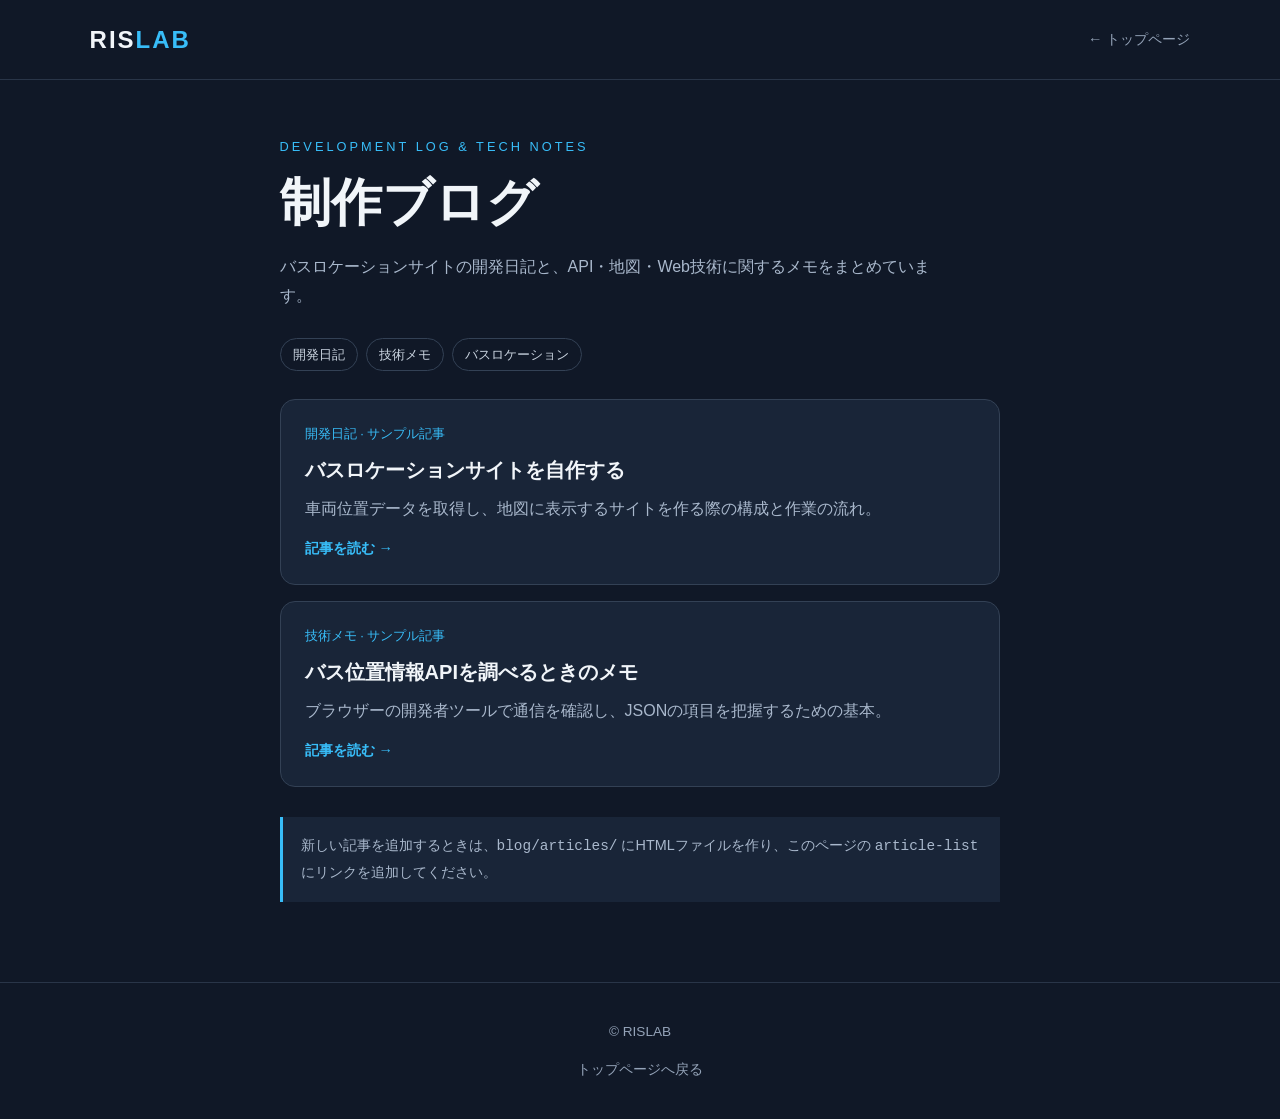
==== blog/index.html @ 7a53fa21 "Add files via upload" ====
<!DOCTYPE html>
<html lang="ja">
<head>
  <meta charset="UTF-8">
  <meta name="viewport" content="width=device-width, initial-scale=1">
  <meta name="theme-color" content="#101827">
  <meta name="description" content="RISLABの開発日記・技術記事">
  <title>制作ブログ | RISLAB</title>
  <style>
    *{box-sizing:border-box} body{margin:0;font-family:"Meiryo","Segoe UI",sans-serif;background:#101827;color:#f1f5f9;line-height:1.8}
    a{color:inherit;text-decoration:none} header{padding:18px 7%;border-bottom:1px solid #293548;display:flex;justify-content:space-between;align-items:center}
    .logo{font-size:1.5rem;font-weight:800;letter-spacing:2px}.logo span{color:#38bdf8}.nav{color:#94a3b8;font-size:.9rem}
    main{max-width:900px;margin:auto;padding:55px 7% 80px}.eyebrow{color:#38bdf8;font-size:.8rem;letter-spacing:3px}
    h1{font-size:clamp(2rem,5vw,3.2rem);line-height:1.3;margin:12px 0}.lead{color:#a9b8cc;max-width:680px}
    .filters{display:flex;flex-wrap:wrap;gap:8px;margin:28px 0}
    .tag{border:1px solid #334155;border-radius:999px;padding:4px 12px;color:#cbd5e1;font-size:.8rem}
    .article-list{display:grid;gap:16px}.article{display:block;background:#192538;border:1px solid #334155;border-radius:15px;padding:22px 24px;transition:border-color .2s}
    .article:hover{border-color:#38bdf8}.meta{font-size:.8rem;color:#38bdf8}.article h2{font-size:1.25rem;margin:7px 0}.article p{color:#a9b8cc;margin:0}
    .read{display:block;color:#38bdf8;font-weight:bold;margin-top:12px;font-size:.9rem}
    .note{margin-top:30px;padding:16px 18px;border-left:3px solid #38bdf8;background:#192538;color:#a9b8cc;font-size:.9rem}
    footer{text-align:center;border-top:1px solid #293548;padding:24px;color:#94a3b8;font-size:.85rem}
  </style>
</head>
<body>
<header>
  <a class="logo" href="../">RIS<span>LAB</span></a>
  <a class="nav" href="../">← トップページ</a>
</header>
<main>
  <div class="eyebrow">DEVELOPMENT LOG & TECH NOTES</div>
  <h1>制作ブログ</h1>
  <p class="lead">バスロケーションサイトの開発日記と、API・地図・Web技術に関するメモをまとめています。</p>

  <div class="filters">
    <span class="tag">開発日記</span>
    <span class="tag">技術メモ</span>
    <span class="tag">バスロケーション</span>
  </div>

  <section class="article-list">
    <a class="article" href="./articles/bus-location.html">
      <div class="meta">開発日記 · サンプル記事</div>
      <h2>バスロケーションサイトを自作する</h2>
      <p>車両位置データを取得し、地図に表示するサイトを作る際の構成と作業の流れ。</p>
      <span class="read">記事を読む →</span>
    </a>

    <a class="article" href="./articles/api-research.html">
      <div class="meta">技術メモ · サンプル記事</div>
      <h2>バス位置情報APIを調べるときのメモ</h2>
      <p>ブラウザーの開発者ツールで通信を確認し、JSONの項目を把握するための基本。</p>
      <span class="read">記事を読む →</span>
    </a>
  </section>

  <div class="note">
    新しい記事を追加するときは、<code>blog/articles/</code> にHTMLファイルを作り、このページの <code>article-list</code> にリンクを追加してください。
  </div>
</main>
<footer><p>© RISLAB</p><p><a href="../">トップページへ戻る</a></p></footer>
</body>
</html>
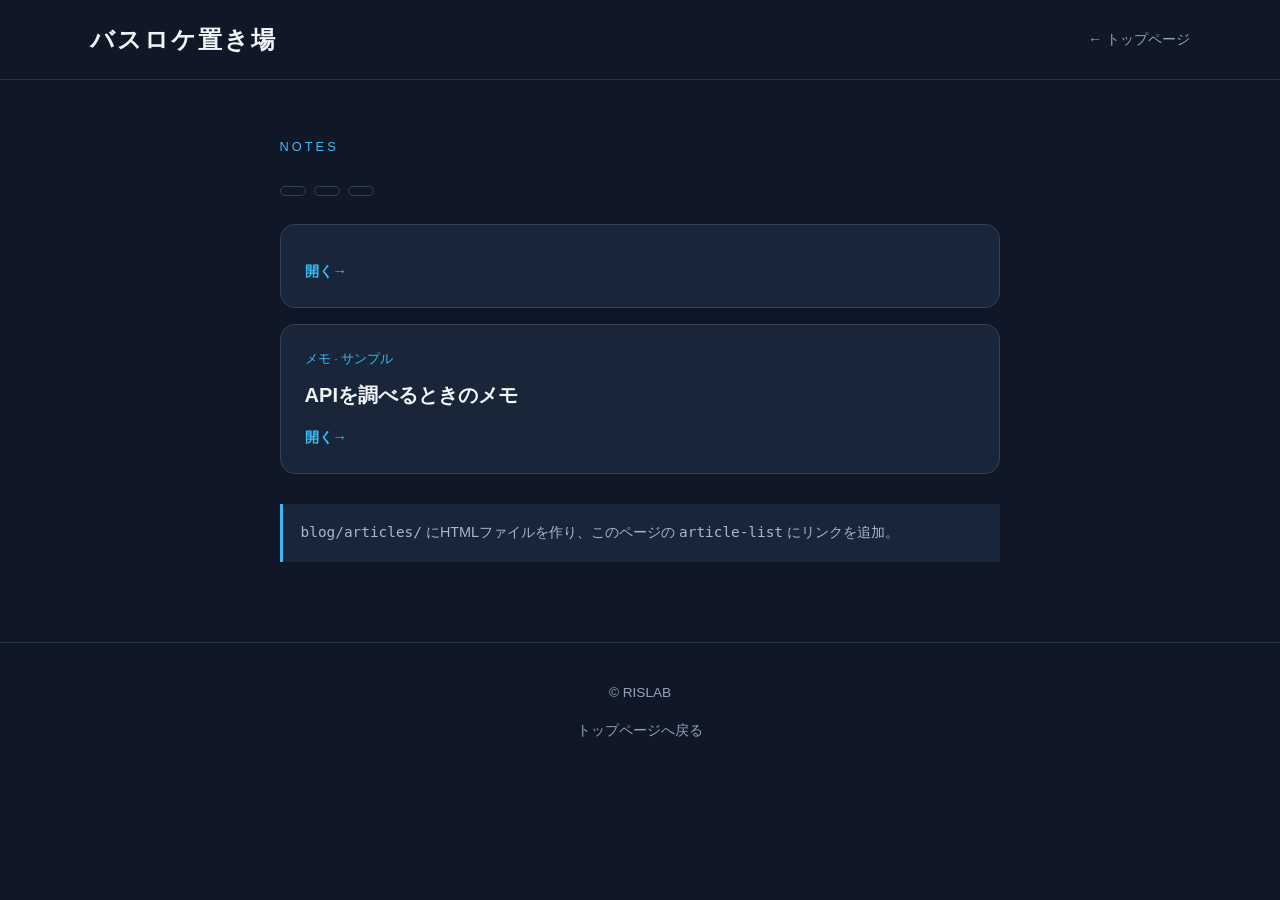
==== commit 79080bb6: "Update index.html" ====
--- a/blog/index.html
+++ b/blog/index.html
@@ -4,8 +4,8 @@
   <meta charset="UTF-8">
   <meta name="viewport" content="width=device-width, initial-scale=1">
   <meta name="theme-color" content="#101827">
-  <meta name="description" content="RISLABの開発日記・技術記事">
-  <title>制作ブログ | RISLAB</title>
+  <meta name="description" content="バスロケ情報">
+  <title>￥</title>
   <style>
     *{box-sizing:border-box} body{margin:0;font-family:"Meiryo","Segoe UI",sans-serif;background:#101827;color:#f1f5f9;line-height:1.8}
     a{color:inherit;text-decoration:none} header{padding:18px 7%;border-bottom:1px solid #293548;display:flex;justify-content:space-between;align-items:center}
@@ -23,38 +23,38 @@
 </head>
 <body>
 <header>
-  <a class="logo" href="../">RIS<span>LAB</span></a>
+  <a class="logo" href="../">バスロケ置き場</a>
   <a class="nav" href="../">← トップページ</a>
 </header>
 <main>
-  <div class="eyebrow">DEVELOPMENT LOG & TECH NOTES</div>
-  <h1>制作ブログ</h1>
-  <p class="lead">バスロケーションサイトの開発日記と、API・地図・Web技術に関するメモをまとめています。</p>
+  <div class="eyebrow">NOTES</div>
+  <h1></h1>
+  <p class="lead"></p>
 
   <div class="filters">
-    <span class="tag">開発日記</span>
-    <span class="tag">技術メモ</span>
-    <span class="tag">バスロケーション</span>
+    <span class="tag"></span>
+    <span class="tag"></span>
+    <span class="tag"></span>
   </div>
 
   <section class="article-list">
     <a class="article" href="./articles/bus-location.html">
-      <div class="meta">開発日記 · サンプル記事</div>
-      <h2>バスロケーションサイトを自作する</h2>
-      <p>車両位置データを取得し、地図に表示するサイトを作る際の構成と作業の流れ。</p>
-      <span class="read">記事を読む →</span>
+      <div class="meta"></div>
+      <h2></h2>
+      <p></p>
+      <span class="read">開く→</span>
     </a>
 
     <a class="article" href="./articles/api-research.html">
-      <div class="meta">技術メモ · サンプル記事</div>
-      <h2>バス位置情報APIを調べるときのメモ</h2>
-      <p>ブラウザーの開発者ツールで通信を確認し、JSONの項目を把握するための基本。</p>
-      <span class="read">記事を読む →</span>
+      <div class="meta">メモ · サンプル</div>
+      <h2>APIを調べるときのメモ</h2>
+      <p></p>
+      <span class="read">開く→</span>
     </a>
   </section>
 
   <div class="note">
-    新しい記事を追加するときは、<code>blog/articles/</code> にHTMLファイルを作り、このページの <code>article-list</code> にリンクを追加してください。
+    <code>blog/articles/</code> にHTMLファイルを作り、このページの <code>article-list</code> にリンクを追加。
   </div>
 </main>
 <footer><p>© RISLAB</p><p><a href="../">トップページへ戻る</a></p></footer>
